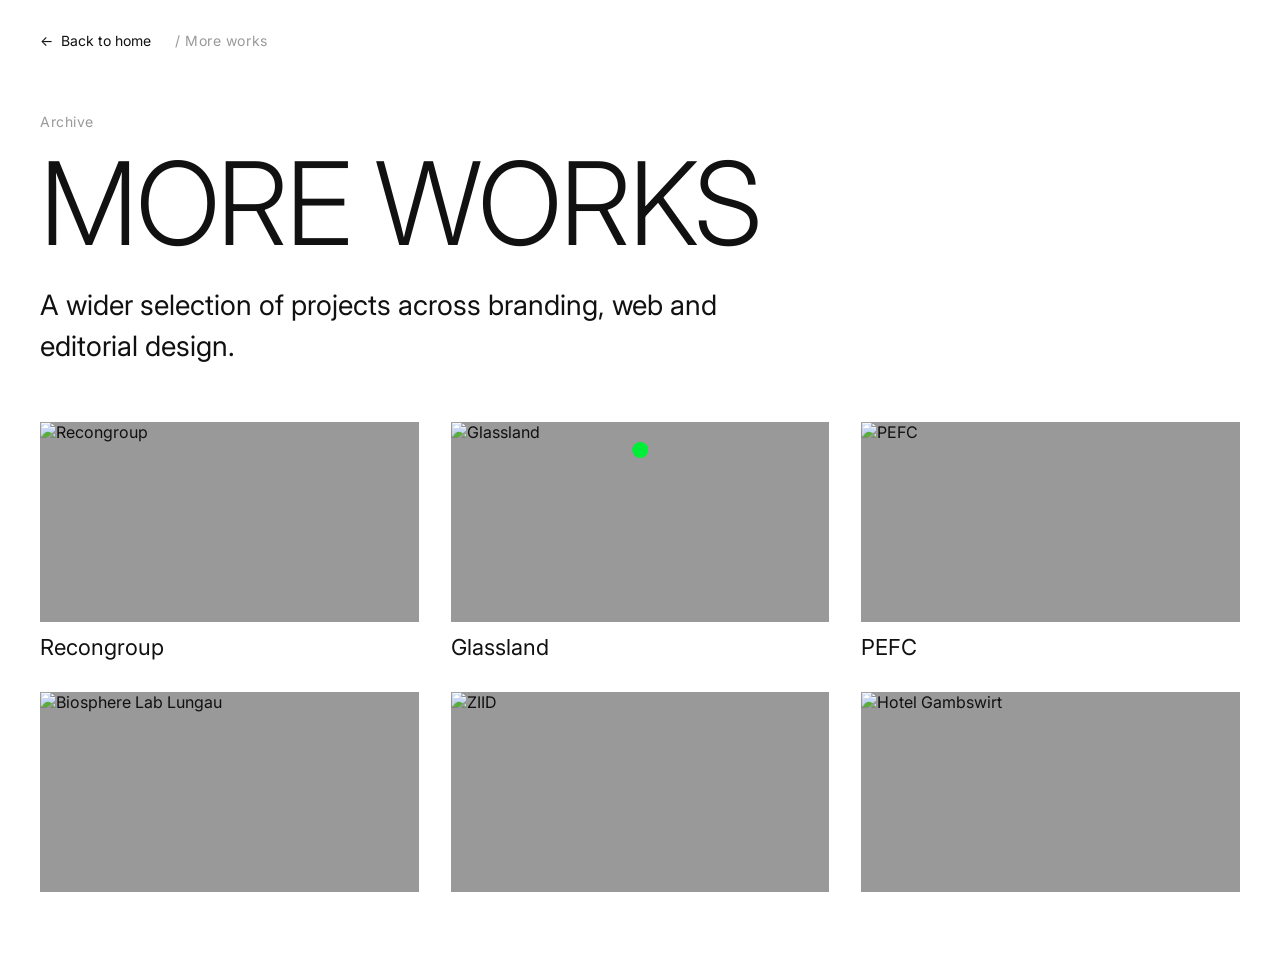
==== more-works.html @ 80e79110 "feat: 实现多页面访问逻辑（相对/绝对路径 + 文件夹 index 自动解析） - 首页 works 列表改为 <a> 跳转，覆盖三种链接写法 - 新增 more-works.html（与 ind" ====
<!DOCTYPE html>
<html lang="zh-CN">

<head>
    <meta charset="UTF-8">
    <meta name="viewport" content="width=device-width, initial-scale=1.0">
    <title>More works — Sanmu Portfolio</title>
    <link rel="preconnect" href="https://fonts.googleapis.com">
    <link rel="preconnect" href="https://fonts.gstatic.com" crossorigin>
    <link rel="stylesheet" href="https://fonts.googleapis.com/css2?family=Inter:wght@400;500;700&family=DM+Serif+Display:ital@0;1&family=DM+Serif+Text:ital@0;1&display=swap">
    <!-- 本页与 index.html 同级，所以样式路径仍是 ./src/style.css -->
    <link rel="stylesheet" href="./src/style.css">
</head>

<body>
    <!-- 自定义鼠标指针：与首页同一个 DOM 契约（CSS 已全局隐藏系统光标） -->
    <div class="mousePointer"></div>

    <!-- old-school 装饰图层（默认 modern 主题下不显形，主题跟随首页 localStorage） -->
    <div class="theme-paper" aria-hidden="true"></div>

    <div class="container">
        <!-- 返回导航：./index.html 是相对路径写法；
             也可写成 "/" 或 "/index.html"（绝对路径，从站点根解析）。 -->
        <nav class="subpage-nav">
            <a class="subpage-nav__back" href="./index.html" data-bigdot="true">
                <span aria-hidden="true">←</span> Back to home
            </a>
            <span class="subpage-nav__crumb">/ More works</span>
        </nav>

        <p class="project__label">Archive</p>
        <h1 class="project__title">More works</h1>
        <p class="project__intro">
            A wider selection of projects across branding, web and editorial design.
        </p>

        <!-- 卡片网格：每张卡片用 <a> 跳到对应作品详情页。
             这里统一用"相对路径 + 文件夹"写法（./works/<slug>/），
             浏览器会自动解析为该目录下的 index.html。 -->
        <div class="gallery">
            <a class="gallery__card" href="./works/recongroup/" data-bigdot="true">
                <span class="gallery__thumb"><img src="https://picsum.photos/id/1015/600/400" alt="Recongroup"></span>
                <span class="gallery__name">Recongroup</span>
            </a>
            <a class="gallery__card" href="./works/glassland/" data-bigdot="true">
                <span class="gallery__thumb"><img src="https://picsum.photos/id/1018/600/400" alt="Glassland"></span>
                <span class="gallery__name">Glassland</span>
            </a>
            <a class="gallery__card" href="./works/pefc/" data-bigdot="true">
                <span class="gallery__thumb"><img src="https://picsum.photos/id/1043/600/400" alt="PEFC"></span>
                <span class="gallery__name">PEFC</span>
            </a>
            <a class="gallery__card" href="./works/biosphere-lab-lungau/" data-bigdot="true">
                <span class="gallery__thumb"><img src="https://picsum.photos/id/1069/600/400" alt="Biosphere Lab Lungau"></span>
                <span class="gallery__name">Biosphere Lab Lungau</span>
            </a>
            <a class="gallery__card" href="./works/ziid/" data-bigdot="true">
                <span class="gallery__thumb"><img src="https://picsum.photos/id/1074/600/400" alt="ZIID"></span>
                <span class="gallery__name">ZIID</span>
            </a>
            <a class="gallery__card" href="./works/hotel-gambswirt/" data-bigdot="true">
                <span class="gallery__thumb"><img src="https://picsum.photos/id/110/600/400" alt="Hotel Gambswirt"></span>
                <span class="gallery__name">Hotel Gambswirt</span>
            </a>
        </div>
    </div>

    <!-- jQuery 不是必须的：子页面只用原生 JS。轻量、加载快。 -->
    <script type="module" src="./src/subpage.js"></script>
</body>

</html>
---- src/style.css ----
/* canvas[resize]{
    height: 100%;
    width: 100%;
    border: 10px solid rebeccapurple;
    box-sizing: border-box;
    display: block;
} */

/* -------------------------------------------------------------------------- */
/* 主题变量（CSS Custom Properties）                                            */
/* -------------------------------------------------------------------------- */
/*
   设计：
   - 把所有"会随主题变"的值集中在一处定义，组件里全部用 var(--xxx) 读取；
   - 默认主题（modern）写在 :root，因为 :root 优先级最低又作用于全局；
   - 切到 old-school 时，给 <body> 加 .theme-old 类，覆盖一份变量值；
   - 子元素读 var(--xxx) 时会沿 DOM 树往上查最近的定义，所以
     body 上的覆盖能影响整棵子树，无需到处改选择器。

   为什么用变量而不是给每个组件写一套 .theme-old 选择器：
   - 散落的硬编码颜色/字体多达十几处，逐一覆盖容易漏；
   - 后续要再加 dark / 节日主题，只需新增一组变量，不用动组件代码。
*/
:root {
    /* ---- 颜色 ---- */
    --bg: #fff;
    --fg: #111;
    --fg-muted: #999;
    --accent: #00ee38;
    --accent-soft: rgba(0, 238, 56, 0.15);
    /* 边框默认透明，old-school 下变实色 */
    --border: transparent;
    --border-strong: #111;

    /* 反转/对比色：用于黑底白字徽章这类需要"主色反面"的元素 */
    --on-strong-bg: #111;
    --on-strong-fg: #fff;

    /* ---- 字体 ---- */
    --font-body: "Helvetica Neue", Inter, sans-serif;
    --font-display: var(--font-body);

    /* ---- 装饰开关（用 0/1 当布尔，可被 transition 平滑插值） ---- */
    --decor-opacity: 0;
    --paper-opacity: 0;

    /* ---- 渐变 ---- */
    --hero-gradient: none;

    /* ---- 切换过渡时长（统一一处管） ---- */
    --theme-duration: 0.6s;
    --theme-ease: cubic-bezier(0.65, 0, 0.35, 1);
}

/* old-school 主题：杂志/报刊/复古印刷物质感 */
body.theme-old {
    --bg: #f4ead5;
    --fg: #2b1d12;
    --fg-muted: #8a7558;
    --accent: #c0392b;
    --accent-soft: rgba(192, 57, 43, 0.15);
    --border: #2b1d12;
    --border-strong: #2b1d12;

    --on-strong-bg: #2b1d12;
    --on-strong-fg: #f4ead5;

    --font-body: "DM Serif Text", "Times New Roman", Georgia, serif;
    --font-display: "DM Serif Display", "Times New Roman", Georgia, serif;

    --decor-opacity: 1;
    --paper-opacity: 0.35;

    /* 三段式渐变模拟印刷油墨色阶变化 */
    --hero-gradient: linear-gradient(120deg, #c0392b 0%, #2b1d12 50%, #c0392b 100%);
}

/* 切换过程中临时挂载的全局过渡：
   - JS 在 toggle 时先加 .theme-transitioning，700ms 后摘掉；
   - 只过渡颜色/边框/不透明度等"安全"属性，避免和 rAF 动画的 transform 打架；
   - 限定到 body 自身和容器内的"可视组件"，配合 :where() 降低选择器优先级。 */
body.theme-transitioning,
body.theme-transitioning *:not(.mousePointer):not(.preloader):not(.preloader *) {
    transition:
        background-color var(--theme-duration) var(--theme-ease),
        color var(--theme-duration) var(--theme-ease),
        border-color var(--theme-duration) var(--theme-ease),
        outline-color var(--theme-duration) var(--theme-ease),
        box-shadow var(--theme-duration) var(--theme-ease),
        fill var(--theme-duration) var(--theme-ease),
        stroke var(--theme-duration) var(--theme-ease),
        opacity var(--theme-duration) var(--theme-ease);
}


/* 全局重置：让 html 与 body 占满整个视口，并清除浏览器默认外边距 */
html, body {
    /* 清除默认外边距，避免页面四周出现白边 */
    margin: 0;
    /* 清除默认内边距 */
    padding: 0;
    /* 宽度撑满父容器（视口） */
    width: 100%;
    /* 高度撑满父容器（视口），便于 canvas 等子元素以百分比铺满 */
    height: 100%;
    /* 允许内容垂直滚动，水平方向仍隐藏多余内容 */
    overflow-x: hidden;
    overflow-y: auto;
    /* 全局字体：从主题变量读取，old-school 主题会切换到衬线字体 */
    font-family: var(--font-body);
    color: var(--fg);
    background: var(--bg);
}

/* 隐藏系统默认光标，改用自定义指针 */
html, body {
    cursor: none;
}

.mousePointer {
    /* 自定义鼠标指针：尺寸与外观 */
    height: 16px;
    width: 16px;
    background: var(--accent);
    border-radius: 999px;

    /* 固定定位，使用 transform 做位移，性能更好 */
    position: fixed;
    top: 0;
    left: 0;
    /* 让圆心对齐鼠标坐标 */
    transform: translate(-50%, -50%);

    /* 不阻挡下层元素的鼠标事件 */
    pointer-events: none;
    /* 始终位于最顶层 */
    z-index: 9999;

    /* 用 will-change 提示浏览器开启 GPU 合成 */
    will-change: transform;

    /* 给宽高/背景/滤镜加过渡，悬停放大时更顺滑；
       注意：故意不给 transform 加 transition，否则会和 rAF 每帧更新位置打架，造成拖影/卡顿 */
    transition:
        width 0.3s ease,
        height 0.3s ease,
        background 0.3s ease,
        backdrop-filter 0.3s ease;
}

/* 鼠标悬停在 data-bigdot 元素上时，由 JS 给 .mousePointer 加上 .big 类 */
.mousePointer.big {
    /* 放大尺寸：从 16px 变到 80px */
    width: 44px;
    height: 44px;

    /* 用半透明白色作为底色，配合下面的 mix-blend-mode: difference
       做出反色效果——白 - 任意颜色 = 该颜色的反相色 */
    background: rgba(255, 255, 255, 0.252);

    /* 毛玻璃：模糊指针"下方"的页面内容；saturate 让色彩更鲜活
       -webkit- 前缀兼容部分 Safari 版本 */
    backdrop-filter: blur(8px) saturate(160%);
    -webkit-backdrop-filter: blur(8px) saturate(160%);

    /* 与下层内容做反色混合，让指针在任何颜色背景上都有反差，
       并产生有趣的色彩偏移（比如划过绿色文字时指针会变成红色调） */
    mix-blend-mode: difference;
}


/* -------------------------------------------------------------------------- */
/* 页面整体容器                                                                */
/* -------------------------------------------------------------------------- */
.container {
    /* 上下加适度内边距，让页面四周有留白 */
    padding: 32px 40px;
    box-sizing: border-box;
}

/* -------------------------------------------------------------------------- */
/* 顶部信息区（info-header）                                                   */
/* 结构：                                                                      */
/*   .info-header                                                              */
/*     ├─ .top-bar  ── .brand + .badge + .toggle                                */
/*     ├─ .hero     ── .hero__greeting + .hero__title                           */
/*     └─ .media    ── .portrait + .circle-text                                 */
/* -------------------------------------------------------------------------- */
.info-header {
    /* 用纵向 flex 让三块内容上下排列 */
    display: flex;
    flex-direction: column;
    /* 区块之间留出节奏感 */
    gap: 48px;
}

/* ============ 第 1 行：顶部栏 ============ */
.top-bar {
    /* 横向 flex：左侧 Portfolio 文案，右侧 badge + switch */
    display: flex;
    align-items: center;
    /* 让左右两端分散对齐 */
    justify-content: space-between;
}

/* 左上角的 "Portfolio" 文案 */
.brand {
    font-size: 16px;
    color: var(--fg);
}

/* 右上角圆形奖章 */
.badge {
    /* 单独成圆 */
    width: 64px;
    height: 64px;
    border-radius: 50%;
    /* 主题主色块 + 反色文字（modern: 黑底白字 / old: 深褐底米色字） */
    background: var(--on-strong-bg);
    color: var(--on-strong-fg);
    font-size: 9px;
    text-align: center;
    /* 文字默认是块/行内布局，用 flex 居中更稳 */
    display: flex;
    align-items: center;
    justify-content: center;
    /* 与右侧 switch 之间留间距 */
    margin-left: auto;
    margin-right: 16px;
    /* 占位文字斜一点，后续换 SVG */
    letter-spacing: 0.5px;
    /* 持续旋转：复用 .circle-text 已经定义好的 spin 关键帧，
       周期慢一些（10s）让奖章看起来更稳重 */
    animation: spin 10s linear infinite;
}

/* 鼠标悬停时把动画暂停在当前帧；
   animation-play-state 取值：running（默认）/ paused
   离开时移除 :hover，自动恢复 running，从暂停的角度继续转，不会跳回 0deg */
.badge:hover {
    animation-play-state: paused;
}

/* ----------------------------- 老派开关 toggle ---------------------------- */
/* 结构：
   <input type="checkbox" .toggle__input />
   <label .toggle>
     <span .toggle__switch>
       <span .toggle__thumb></span>
     </span>
     <span .toggle__text>...</span>
   </label>

   思路：
   1. checkbox 视觉上完全隐藏，但仍占据无障碍语义和可聚焦性；
   2. label 通过 for 与 checkbox 关联，点击 label 就会切换 :checked；
   3. 用 .toggle__input:checked ~ .toggle 的兄弟选择器把状态映射到样式上；
   4. thumb 通过 transform: translateX 在轨道两端滑动，并加 transition 做动画。 */

/* 视觉上隐藏 checkbox，但保留可访问性（屏幕阅读器/键盘 tab 仍可达） */
.toggle__input {
    position: absolute;
    width: 1px;
    height: 1px;
    margin: -1px;
    padding: 0;
    border: 0;
    clip: rect(0 0 0 0);
    overflow: hidden;
    white-space: nowrap;
}

/* label 作为整个开关的点击区域 */
.toggle {
    /* 用 flex 把开关图形和文案并排 */
    display: inline-flex;
    align-items: center;
    gap: 8px;
    font-size: 11px;
    color: var(--fg);
    line-height: 1.3;
    /* 让 label 表现得像可点击控件 */
    cursor: none;
    user-select: none;
}

/* 开关轨道：pill 形外壳 */
.toggle__switch {
    position: relative;
    width: 36px;
    height: 18px;
    border-radius: 999px;
    background: var(--on-strong-bg);
    /* 默认与选中态之间的颜色过渡 */
    transition: background 0.25s ease;
    flex-shrink: 0;
}

/* 滑块：靠 left + transform 在轨道里左右滑动 */
.toggle__thumb {
    position: absolute;
    top: 50%;
    left: 3px;
    width: 12px;
    height: 12px;
    border-radius: 50%;
    background: var(--on-strong-fg);
    /* 起点：垂直居中，水平方向不偏移 */
    transform: translate(0, -50%);
    transition: transform 0.25s ease;
}

/* 选中态：兄弟选择器把状态映射到 label 上的样式 */
.toggle__input:checked ~ .toggle .toggle__switch {
    /* 老派模式：用主题强调色替换基色，呼应自定义指针的颜色 */
    background: var(--accent);
}
.toggle__input:checked ~ .toggle .toggle__thumb {
    /* 滑块平移到右端：轨道宽 36 - 滑块 12 - 左右各 3 的内边距 = 18 */
    transform: translate(18px, -50%);
}

/* 键盘聚焦时给轨道描边，照顾可访问性 */
.toggle__input:focus-visible ~ .toggle .toggle__switch {
    outline: 2px solid var(--accent);
    outline-offset: 2px;
}

/* ============ 第 2 行：巨型标题 ============ */
.hero {
    /* 标题区上下不需要太多间距，让 p 与 span 紧贴 */
    display: flex;
    flex-direction: column;
}

/* "HI —" 这一行 */
.hero__greeting {
    /* 还原浏览器默认的段落上下边距 */
    margin: 0 0 8px 0;
    font-size: clamp(48px, 7vw, 96px);
    font-weight: 400;
    letter-spacing: -0.02em;
    line-height: 1;
    text-transform: uppercase;
}

/* "I'M SANDRA, FRONTEND DEVELOPER AND DESIGNER." 这一行 */
.hero__title {
    /* 让 span 自然换行（默认 inline 也行，这里强制块级，宽度好控制） */
    display: block;
    font-size: clamp(48px, 7vw, 96px);
    font-weight: 400;
    letter-spacing: -0.02em;
    line-height: 1.05;
    text-transform: uppercase;
    /* 限制最大宽度，让文字在大屏下也能在指定位置换行 */
    max-width: 1200px;
}

/* ============ 第 3 行：人像图 + 圆形旋转文字 ============ */
.media {
    /* 让两个子元素水平排列，旋转点用绝对定位摆到图片右上 */
    position: relative;
    display: flex;
    align-items: flex-start;
    margin-top: 24px;
}

/* "图片" 占位（人像图） */
.portrait {
    width: clamp(320px, 40vw, 520px);
    height: clamp(240px, 30vw, 400px);
    background: var(--fg-muted);
    /* 让内部 img 不溢出，同时也兼容尚未加载的占位状态 */
    overflow: hidden;
    position: relative;
    z-index: 2;
}

/* 内层 <img> 撑满占位盒子，超出部分按比例裁切 */
.portrait > img {
    width: 100%;
    height: 100%;
    object-fit: cover;
    display: block;
}

/* 第二张人像：叠放在第一张后方，错位露出一角 */
.portrait--secondary {
    position: absolute;
    left: 32px;
    top: 32px;
    z-index: 1;
}

/* ---- 鼠标聚光灯：在前景图上"挖"一个柔和透明圆，露出后方图片 ----
   思路：
   1) 用 CSS 变量 --mx / --my 表示鼠标在前景图内的相对坐标（px）。
   2) 用 --r 控制圆斑半径（px），鼠标进入/离开时通过 JS 把它从 0 → 目标值
      做 lerp 过渡，避免硬切。
   3) mask 用 radial-gradient：圆心处完全透明（被挖掉），向外用一段过渡带
      （60% → 100%）柔和过渡到完全可见，得到丝滑的边缘。
   4) -webkit-mask-* 是 Safari/旧 Chromium 的兼容写法，与标准属性同时写。
   ---------------------------------------------------------- */
.portrait--front {
    --mx: 50%;
    --my: 50%;
    --r: 0px;
    /* black = 保留像素，transparent = 挖掉。中心 transparent，外圈 black，
       中间一段过渡带让边缘柔和；这里把过渡带拉到 ~70% 宽度，搭配 JS 的慢 lerp
       一起，得到更柔、更有"光晕"质感的边缘 */
    -webkit-mask-image: radial-gradient(
        circle at var(--mx) var(--my),
        transparent 0,
        transparent calc(var(--r) * 0.3),
        black var(--r)
    );
    mask-image: radial-gradient(
        circle at var(--mx) var(--my),
        transparent 0,
        transparent calc(var(--r) * 0.3),
        black var(--r)
    );
    -webkit-mask-repeat: no-repeat;
    mask-repeat: no-repeat;
}

/* "旋转点"（圆形文字 GO CHECK OUT MY PROJECTS） */
.circle-text {
    /* 让圆环悬浮在图片右上方区域 */
    position: absolute;
    left: clamp(280px, 36vw, 460px);
    top: -40px;
    width: 120px;
    height: 120px;
    /* 持续旋转，营造圆形跑马灯效果；旋转中心默认就是元素中心 */
    animation: spin 8s linear infinite;
}

/* 鼠标悬停时暂停旋转：animation-play-state 会保留当前角度，
   离开后从暂停处继续转，不会跳回 0deg */
.circle-text:hover {
    animation-play-state: paused;
}

/* 内嵌的 SVG 撑满父容器，作为环形文字的画布 */
.circle-text > svg {
    display: block;
    width: 100%;
    height: 100%;
}

/* 圆形文字的旋转动画 */
@keyframes spin {
    from { transform: rotate(0deg); }
    to   { transform: rotate(360deg); }
}


/* -------------------------------------------------------------------------- */
/* 第二屏：Selected works                                                      */
/* 结构：                                                                      */
/*   .works                                                                    */
/*     ├─ .works__label  ── "Selected works" 小标签                            */
/*     └─ .works__list   ── <ol>，每个 <li> = 一个作品                         */
/* 设计要点：                                                                  */
/*   - 编号 "01 /" 用 CSS counter + ::before 绘制，HTML 里只写名称，干净；     */
/*   - 编号字号小、颜色淡，与作品名形成强对比（小数字 + 大字标题）；             */
/*   - 作品名走超大、纤细字重，line-height 收紧，呼应 hero 的视觉节奏；         */
/*   - 顶部留出大量上边距，让这屏与 hero 区域有呼吸感。                          */
/* -------------------------------------------------------------------------- */
.works {
    /* 与上方 .info-header 拉开距离，营造分屏感 */
    margin-top: 160px;
    /* 初始化 counter，供下方 li::before 使用 */
    counter-reset: works-counter;
}

/* 小标签 "Selected works" */
.works__label {
    margin: 0 0 56px 0;
    font-size: 14px;
    font-weight: 400;
    color: var(--fg);
    letter-spacing: 0.01em;
}

/* 列表容器：去掉默认的项目符号和内边距 */
.works__list {
    list-style: none;
    margin: 0;
    padding: 0;
    /* 让每一行的基线节奏一致 */
    display: flex;
    flex-direction: column;
    /* 关键：让每个 <li> 在交叉轴（水平方向）只占内容宽度，
       而不是默认的 stretch 撑满整行。
       这样右侧空白处不再属于 li 的命中区域，
       hover/磁吸/缩略图 等交互只会在"编号 + 文字 + 箭头"这块真实内容上触发。 */
    align-items: flex-start;
}

/* @property 注册：让 CSS 变量可以被 transition 平滑插值
   未注册的变量类型是 <*>（字符串），CSS 不知道怎么"插值"它；
   注册成 <length> 后浏览器会把它当数值，于是 transition 就能生效。 */
@property --hover-x {
    syntax: '<length>';
    inherits: false;
    initial-value: 0px;
}

/* 单个作品行 */
.works__item {
    /* 编号与名称水平排列，编号居前、上对齐到名称的视觉中线 */
    display: flex;
    align-items: baseline;
    gap: 24px;

    /* 作品名样式：大字号、纤细字重、紧凑行高，呼应 hero 标题 */
    font-size: clamp(48px, 7vw, 96px);
    font-weight: 300;
    letter-spacing: -0.02em;
    line-height: 1.15;
    color: var(--fg);

    /* 行间留点透气空间,避免大字挤在一起 */
    padding: 4px 0;

    /* ---- 双变量驱动 transform ----
       --magnet-x / --magnet-y：磁吸偏移（JS 用 rAF 实时写入，不需要 transition）
       --hover-x：hover 偏移（由 :hover 状态切换，用 @property 注册后可被 transition）
       两者通过 calc() 叠加到同一个 transform，互不干扰 */
    --magnet-x: 0px;
    --magnet-y: 0px;
    --hover-x: 0px;
    transform: translate(calc(var(--magnet-x) + var(--hover-x)), var(--magnet-y));

    /* 注意：只 transition --hover-x 这个具体变量，不要 transition transform，
       否则 rAF 每帧的磁吸更新会和 transition 抢节奏，产生拖沓感 */
    transition: --hover-x 0.4s cubic-bezier(0.22, 1, 0.36, 1);

    position: relative;
    cursor: none;
}

/* 鼠标悬停：通过切换 --hover-x 触发位移，由 @property + transition 平滑过渡 */
.works__item:hover {
    --hover-x: 16px;
}

/* 作品名链接 <a class="works__link">
   关键：原来文字直接写在 <li> 里，现在包了一层 <a> 做跳转。
   - color: inherit + text-decoration: none → 去掉 a 默认的蓝色下划线，
     让它继续沿用 .works__item 的大字号黑字视觉；
   - cursor: none → 交给自定义指针，保持与全站一致；
   - 字号/字重等排版属性本就会从 .works__item 继承，这里无需重复声明。 */
.works__link {
    color: inherit;
    text-decoration: none;
    cursor: none;
    /* 让链接命中区域与文字一致，不向右撑满整行 */
    display: inline;
}

/* 箭头图标 → 用 ::after 生成，默认隐藏（透明 + 缩小 + 左移），hover 时淡入 + 复位 */
.works__item::after {
    /* 用 Unicode 箭头，无需额外字体或图片 */
    content: "→";
    /* 让箭头跟在名称后面、参与 flex 布局 */
    display: inline-block;
    margin-left: 24px;

    /* 默认隐藏状态：完全透明 + 略微缩小 + 略微左移（营造"从左滑入"的感觉） */
    opacity: 0;
    transform: translateX(-12px);

    /* 与行的 transform 用同一条曲线，保持节奏一致 */
    transition:
        opacity 0.4s cubic-bezier(0.22, 1, 0.36, 1),
        transform 0.4s cubic-bezier(0.22, 1, 0.36, 1);
}

/* hover 时箭头淡入并归位 */
.works__item:hover::after {
    opacity: 1;
    transform: translateX(0);
}

/* 编号 "01 /" —— 通过 CSS counter 自动生成，两位数补零 */
.works__item::before {
    counter-increment: works-counter;
    /* decimal-leading-zero 自动给个位数补 0：1 → 01、2 → 02 */
    content: counter(works-counter, decimal-leading-zero) " /";

    /* 编号字号、字重和颜色都比作品名"轻"，形成强对比 */
    font-size: 13px;
    font-weight: 400;
    color: var(--fg-muted);
    letter-spacing: 0.04em;

    /* 让编号有固定宽度，所有行的作品名起点对齐 */
    flex-shrink: 0;
    min-width: 36px;
    /* 微调垂直位置：让小编号大致落在大字号名称的"上中部" */
    align-self: flex-start;
    padding-top: 18px;
}


/* -------------------------------------------------------------------------- */
/* 浮动缩略图：跟随鼠标的预览图                                                  */
/* -------------------------------------------------------------------------- */
/* 思路：
   1) 容器固定定位（fixed），位置由 CSS 变量 --tx / --ty 控制；
   2) JS 用 rAF + lerp 平滑更新 --tx / --ty，得到拖尾感；
   3) 默认 opacity: 0 + pointer-events: none，不拦截鼠标，且离开时淡出；
   4) 给定显眼但不抢戏的尺寸；transform: translate(-50%, -50%) 让图片中心对齐鼠标。 */
.works__thumb {
    /* CSS 变量初始位置（屏幕中心），避免页面加载时图片闪到 (0,0) */
    --tx: 50vw;
    --ty: 50vh;

    position: fixed;
    top: 0;
    left: 0;
    width: 320px;
    height: 220px;
    /* z-index 介于内容和自定义指针之间 */
    z-index: 50;

    /* 不拦截鼠标事件，避免触发 mouseleave 抖动 */
    pointer-events: none;

    /* 默认隐藏，hover 时由 .is-visible 类切换可见 */
    opacity: 0;
    transition: opacity 0.35s ease;

    /* 用 translate3d 触发 GPU 合成；先按变量定位，再用 -50% 让图片中心对齐鼠标 */
    transform: translate3d(var(--tx), var(--ty), 0) translate(-50%, -50%);
    /* 提示浏览器 transform 会频繁变化 */
    will-change: transform, opacity;

    /* 轻微阴影增加层次 */
    box-shadow: 0 16px 40px rgba(0, 0, 0, 0.18);
    overflow: hidden;
    background: var(--fg-muted);
}

/* JS 在 hover 时给容器加 .is-visible 触发淡入 */
.works__thumb.is-visible {
    opacity: 1;
}

/* 图片填满容器，等比裁切 */
.works__thumb-img {
    width: 100%;
    height: 100%;
    object-fit: cover;
    display: block;
}


/* -------------------------------------------------------------------------- */
/* Hero 标题：字符扰动（scramble）效果                                           */
/* -------------------------------------------------------------------------- */
/* 思路：
   1) JS 把 .hero__title 拆成 <span class="char">，每个字先填随机符号；
   2) JS 在动画循环里每帧（限频）替换扰动字符的 textContent，看起来像在乱跳；
   3) 每个字到达"锁定时间"后写入最终字符，并加 .char--locked 类切换视觉样式；
   4) 扰动中字符用品牌绿做强调，锁定后回到正文黑色，有"光被收束"的感觉。 */

.hero__title .char {
    display: inline-block;
    /* 扰动中的字符用主题强调色，营造"码"在跳动的视觉信号 */
    color: var(--accent);
    /* 颜色切换加过渡，让锁定瞬间有"收束"感而不是硬切 */
    transition: color 0.25s ease-out;
    /* 让 ::after 光标可以以这个 span 为定位锚点 */
    position: relative;
}

/* 未出现的字符：完全不占位，让标题真的"从空开始打字" */
.hero__title .char--pending {
    /* display: none 会让换行重新计算，但因为后续字符也是 pending，
       不会出现"中间空一段"的奇怪布局 */
    display: none;
}

/* 已锁定字符：变回正文色 */
.hero__title .char--locked {
    color: var(--fg);
}

/* 错字：用红色做强提示，模拟"打错字" */
.hero__title .char--error {
    color: #ff3b30;
}

/* 回退中：textContent 已被清空，元素无内容自然不占空间，无需额外样式 */

/* 空格保留宽度，且不参与扰动（JS 里也跳过） */
.hero__title .char--space {
    white-space: pre;
    color: transparent;
}

/* ---- 光标 ▊ ----
   只在带 .char--active 的字符尾部用 ::after 绘制；
   背景色而不是字符 ▊ —— 避免不同系统下光标宽度不一致；
   闪烁用 CSS animation，单独跑，不依赖状态机。 */
.hero__title .char--active::after {
    content: "";
    display: inline-block;
    /* 用 em 单位让光标尺寸跟随字号 */
    width: 0.06em;
    height: 0.9em;
    background: currentColor;
    /* 与字符底部对齐：vertical-align 配合负 margin 微调 */
    vertical-align: -0.08em;
    margin-left: 0.05em;
    /* 闪烁动画 */
    animation: caret-blink 0.85s steps(2, jump-none) infinite;
}

/* steps(2, jump-none) 让透明度在 1/0 之间硬切，更像真实光标的闪烁 */
@keyframes caret-blink {
    0%, 50%   { opacity: 1; }
    50.01%, 100% { opacity: 0; }
}


/* -------------------------------------------------------------------------- */
/* 第三屏：Contact / Let's talk                                                 */
/* 结构：                                                                       */
/*   .contact                                                                   */
/*     ├─ .contact__label   ── 左上角小标签 "Contact"                           */
/*     ├─ .contact__info    ── 名片信息（左：联系方式 | 右：副文案）              */
/*     │     ├─ .contact__details   (Sandra Haller / email / Linkedin)         */
/*     │     └─ .contact__aside     ("You want to know more..." + ×)            */
/*     └─ .contact__cta     ── 巨型 "LET'S TALK" + 角标 ↗，整行可点击             */
/* 设计要点：                                                                   */
/*   - 与上方 .works 拉大间距（margin-top: 200px），把"作品列表 → 联系"做成两屏；*/
/*   - 信息行左右两端用 justify-content: space-between，副文案落在右下；         */
/*   - .contact__cta 用 border-bottom 画底部分隔线，避免多写一个空盒；           */
/*   - 巨型 "LET'S TALK" 沿用 hero / works 的字号节奏，首尾呼应；                */
/*   - 链接默认无下划线 + 黑字，hover 时用品牌绿做强反馈，配合自定义指针的反色更鲜明。*/
/* -------------------------------------------------------------------------- */
.contact {
    /* 与第二屏 .works 拉开足够的纵向距离，营造"翻到下一屏"的呼吸感 */
    margin-top: 200px;
    /* 用纵向 flex 让 label / info / cta 三块自然排列 */
    display: flex;
    flex-direction: column;
}

/* ---- 1) 左上小标签 "Contact" ---- */
.contact__label {
    /* 与 .works__label 视觉一致：小字、常规字重、与下方信息留出节奏 */
    margin: 0 0 96px 0;
    font-size: 14px;
    font-weight: 400;
    color: var(--fg);
    letter-spacing: 0.01em;
}

/* ---- 2) 信息行：左联系方式 / 右副文案 ---- */
.contact__info {
    display: flex;
    /* 左右两端分散对齐，让右侧文案"贴"到屏幕右边 */
    justify-content: space-between;
    align-items: flex-end;
    /* 与下方巨型 CTA 留出足够空间 */
    margin-bottom: 80px;
    /* 小屏下若塞不下，允许换行，避免硬挤 */
    flex-wrap: wrap;
    gap: 32px;
}

/* 左侧：联系方式块 */
.contact__details {
    display: flex;
    flex-direction: column;
    /* 三行紧凑排版，模拟设计稿的名片观感 */
    gap: 2px;
    font-size: 13px;
    line-height: 1.5;
    color: var(--fg);
}

/* 名字行：与下方两条链接同字号，但稍微突出（设计稿里就是同一字号） */
.contact__name {
    margin: 0;
    font-weight: 400;
}

/* 邮箱 / Linkedin 链接：默认黑字无下划线，hover 才显形 */
.contact__link {
    color: var(--fg);
    text-decoration: none;
    /* hover 颜色过渡，与项目其他交互节奏一致 */
    transition: color 0.25s ease;
    /* 自定义指针接管，移除系统光标 */
    cursor: none;
    /* 让链接成为独立块，避免和相邻 a 紧贴成一行 */
    display: inline-block;
    width: fit-content;
}

.contact__link:hover {
    color: var(--accent);
}

/* 右侧：副文案 */
.contact__aside {
    /* 行内右对齐，呼应设计稿"贴右"的节奏 */
    text-align: right;
    font-size: 13px;
    line-height: 1.5;
    color: var(--fg);
    /* 限制最大宽度，避免在超宽屏上一行过长 */
    max-width: 280px;
}

.contact__aside-line {
    margin: 0;
}

/* 第二行末尾的 × 装饰：略小、略灰，区分主文案 */
.contact__close {
    display: inline-block;
    margin-left: 6px;
    font-size: 14px;
    color: var(--fg);
    /* 用 line-height: 1 让字符紧贴基线，避免 × 在行框里偏上 */
    line-height: 1;
}

/* ---- 3) 巨型 CTA：LET'S TALK ↗ ---- */
.contact__cta {
    /* 整行可点击的锚点：水平排版巨型标题 + 右上角箭头 */
    display: flex;
    align-items: center;
    justify-content: space-between;
    gap: 24px;

    /* 底部分隔线 —— 用 border 替代独立的 <hr>，少写一层结构 */
    border-bottom: 1px solid var(--fg);
    padding-bottom: 12px;

    /* a 默认有下划线和蓝色，统一清掉 */
    color: var(--fg);
    text-decoration: none;

    /* 自定义指针接管 */
    cursor: none;

    /* hover 时整体微微偏移 + 颜色变化，下面分别用 transition 过渡 */
    transition: color 0.3s ease;
}

/* 巨型标题：与 .hero__title / .works__item 共用同一套字号节奏 */
.contact__cta-title {
    /* clamp 让标题在不同视口宽度下平滑缩放 —— 与首屏完全一致 */
    font-size: clamp(64px, 12vw, 200px);
    font-weight: 300;
    letter-spacing: -0.02em;
    line-height: 1;
    text-transform: uppercase;
}

/* 右上角箭头容器：让 SVG 居中显示 */
.contact__cta-arrow {
    display: inline-flex;
    align-items: center;
    justify-content: center;
    /* hover 时让箭头沿 ↗ 方向滑出一点，营造"出发"感 */
    transition: transform 0.4s cubic-bezier(0.22, 1, 0.36, 1);
}

/* hover 整行：颜色切到主题强调色，箭头朝右上角"出发" */
.contact__cta:hover {
    color: var(--accent);
}

.contact__cta:hover .contact__cta-arrow {
    /* 6px 右上偏移：x: +6, y: -6 */
    transform: translate(6px, -6px);
}


/* -------------------------------------------------------------------------- */
/* 页面预加载动画（Preloader）                                                  */
/* -------------------------------------------------------------------------- */
/*
   思路：
   1) 两个全屏 div 上下叠加（前层黑、后层绿），盖住全部内容；
   2) 加载完成时，给 .preloader 加 .is-done 类：
      - 前层先上滑离场（translateY: 0 → -100%）露出后层；
      - 后层延迟 0.15s 再上滑，做出"两道帘幕错位掀开"的视觉节奏；
   3) 缓动曲线用 cubic-bezier(0.77, 0, 0.175, 1)（ease-in-out-quart）：
      - 起手快、中段平、收尾柔，比 CSS 内置的 ease 更"灵动"；
      - 这条曲线在前端动画里非常常用，俗称 "Power4 in-out"；
   4) 整个动画结束后给 .preloader 加 .is-hidden，把它从渲染树里 display: none
      移除，避免还占一层位（pointer-events 也会被切掉）。

   关键点（容易踩的坑）：
   - 两层都用 position: fixed + inset: 0，独立于文档流；
   - z-index 一定要高于 .mousePointer（9999），否则自定义指针会"穿透"出来；
   - transform 比 top/left 更适合做位移动画——只触发合成，不触发重排；
   - transition-delay 是错位的关键，不要混用 animation-delay（那是 keyframes 的事）；
   - 加载条/百分比文字也要先写好初始态，否则首帧会看到默认 0 闪一下。
*/

.preloader {
    /* 全屏覆盖；z-index 高于自定义指针 (.mousePointer = 9999)，避免穿透 */
    position: fixed;
    inset: 0;
    z-index: 10000;
    /* 让两层 .preloader__layer 用绝对定位叠加在内部 */
    overflow: hidden;
    /* 加载阶段不需要响应任何鼠标事件 */
    pointer-events: none;
}

/* 单层帘幕：100% 全屏，上滑离场 */
.preloader__layer {
    position: absolute;
    inset: 0;
    width: 100%;
    height: 100%;
    /* 起始位置：在视口正中（translateY(0)） */
    transform: translateY(0);
    /* 缓动曲线：cubic-bezier(0.77, 0, 0.175, 1) = ease-in-out-quart
       —— 起手有冲劲、中段平稳、收尾柔和，比内置 ease 更"灵动" */
    transition: transform 1s cubic-bezier(0.77, 0, 0.175, 1);
    will-change: transform;
}

/* 前层（视觉上层）：纯黑 + 居中的百分比计数 */
.preloader__layer--first {
    background: #111;
    color: #fff;
    /* 用 flex 把 .preloader__count 钉在中央 */
    display: flex;
    align-items: center;
    justify-content: center;
    /* 前层的 transition-delay = 0：第一道帘幕先掀开 */
    transition-delay: 0s;
}

/* 后层（视觉下层）：品牌绿，掀开前层后短暂露脸 */
.preloader__layer--second {
    background: #00ee38;
    /* 后层延迟 0.15s 再上滑，形成错位 */
    transition-delay: 0.15s;
}

/* ----- 进入"加载完成"状态 ----- */
/* JS 在加载到 100% 后给 .preloader 加 .is-done，触发两层一前一后上滑 */
.preloader.is-done .preloader__layer {
    transform: translateY(-100%);
}

/* ----- 动画完全结束后 ----- */
/* 用 display: none 把 preloader 从渲染树里移除，节省合成开销 */
.preloader.is-hidden {
    display: none;
}

/* ---- 中央百分比文字 "00 %" ---- */
.preloader__count {
    /* 用 flex + baseline 让数字和 % 在大字号下对齐基线 */
    display: flex;
    align-items: baseline;
    gap: 8px;
    font-size: clamp(80px, 14vw, 220px);
    font-weight: 300;
    line-height: 1;
    letter-spacing: -0.02em;
    /* 计数本身也做一个轻微的入场：起始略下沉 + 透明，
       入场后 fade-in。关键是与帘幕离场不冲突。 */
    opacity: 0;
    transform: translateY(20px);
    /* 入场曲线：与帘幕同曲线，但更短，节奏统一 */
    transition:
        opacity 0.6s cubic-bezier(0.77, 0, 0.175, 1),
        transform 0.6s cubic-bezier(0.77, 0, 0.175, 1);
}

/* JS 在第一帧（DOMContentLoaded 之后）给 .preloader 加 .is-ready，触发数字淡入 */
.preloader.is-ready .preloader__count {
    opacity: 1;
    transform: translateY(0);
}

/* 帘幕开始上滑时，让数字先一步淡出，避免数字"被切到一半"的违和感 */
.preloader.is-done .preloader__count {
    opacity: 0;
    transform: translateY(-20px);
    /* 缩短退场时长，让它在帘幕动起来之前就消失 */
    transition:
        opacity 0.3s cubic-bezier(0.77, 0, 0.175, 1),
        transform 0.3s cubic-bezier(0.77, 0, 0.175, 1);
}

.preloader__count-number {
    /* 用 tabular-nums 让 0 → 100 滚动时数字宽度不抖 */
    font-variant-numeric: tabular-nums;
}

.preloader__count-percent {
    /* % 比数字略小一点更精致 */
    font-size: 0.5em;
    opacity: 0.7;
}


/* ============================================================================ */
/* OLD-SCHOOL 主题：装饰图层 + 渐变 + 边框                                       */
/* ============================================================================ */
/*
   组成（默认 modern 主题下全部 display: none / opacity: 0，不影响布局）：
     1) .theme-paper     ── 全屏网格纸纹（fixed，最底层）
     2) .theme-masthead  ── 顶部"VOL.01 · EST.2026 · ..."报头条
     3) .theme-corner    ── 四角装饰星标 ✦
     4) body.theme-old .container ── 双线边框
     5) body.theme-old .hero__title ── 文字渐变（background-clip: text）
     6) body.theme-old .contact__cta ── radial 光晕

   设计准则：
   - 装饰元素全部 pointer-events: none，不拦截鼠标；
   - opacity 由 --decor-opacity / --paper-opacity 变量控制，
     便于通过 transition 平滑显隐；
   - 不要给装饰层加 z-index 高于 .mousePointer (9999) 或 .preloader (10000)，
     否则会盖住关键交互层。
*/

/* ---------- 1) 网格纸纹底层 ---------- */
.theme-paper {
    position: fixed;
    inset: 0;
    /* 双向交叉的等距网格线，模拟 grid notebook / 印刷蓝线 */
    background-image:
        linear-gradient(rgba(43, 29, 18, 0.35) 1px, transparent 1px),
        linear-gradient(90deg, rgba(43, 29, 18, 0.35) 1px, transparent 1px);
    background-size: 24px 24px;
    /* 不拦截鼠标事件，否则下方所有 hover/click 都会失效 */
    pointer-events: none;
    /* 默认完全透明，由 --paper-opacity 控制（modern: 0 / old: 0.5） */
    opacity: var(--paper-opacity);
    transition: opacity var(--theme-duration) var(--theme-ease);
    /* 关键：把网格层放在内容之上，但用 mix-blend-mode: multiply
       让网格只是"乘"在下方像素上 —— 浅色背景 × 网格 = 网格可见，
       深色文字 × 网格(深) = 文字几乎不变。
       这就是真正的印刷叠加感，文字不会被遮挡。 */
    z-index: 50;
    mix-blend-mode: multiply;
}

/* ---------- 2) 顶部报头条 ---------- */
.theme-masthead {
    /* 默认隐藏，old-school 时由 body.theme-old 解锁显示 */
    display: none;
    /* fixed 跨屏顶部，像真实报刊的 issue header */
    position: fixed;
    top: 0;
    left: 0;
    right: 0;
    /* 横向居中分布，文字小、间距大，像报纸的横向 issue 标识 */
    align-items: center;
    justify-content: center;
    gap: 16px;
    padding: 6px 16px;
    background: var(--bg);
    border-bottom: 1px solid var(--border);
    font-family: var(--font-display);
    font-size: 11px;
    letter-spacing: 0.2em;
    text-transform: uppercase;
    color: var(--fg);
    /* 默认 opacity = 0，old 主题下解锁 */
    opacity: var(--decor-opacity);
    transition: opacity var(--theme-duration) var(--theme-ease);
    /* 高于纸纹层(50)，但低于自定义指针(9999) 与 preloader(10000) */
    z-index: 100;
    pointer-events: none;
}

body.theme-old .theme-masthead {
    /* 切到 old-school 才把它从 display: none 中放出来 */
    display: flex;
}

.theme-masthead__dot {
    /* 装饰星号比文字略大一号，呼应印刷品里的 dingbat */
    font-size: 9px;
    opacity: 0.6;
}

/* ---------- 3) 四角星标 ---------- */
.theme-corner {
    position: fixed;
    /* 默认透明，old 主题下解锁 */
    display: none;
    font-family: var(--font-display);
    font-style: italic;
    font-size: 12px;
    letter-spacing: 0.1em;
    color: var(--fg);
    pointer-events: none;
    opacity: var(--decor-opacity);
    transition: opacity var(--theme-duration) var(--theme-ease);
    /* 与报头条同层级，避开纸纹的 multiply 影响 */
    z-index: 100;
}

body.theme-old .theme-corner {
    display: block;
}

.theme-corner--tl { top: 36px;    left: 16px; }
.theme-corner--tr { top: 36px;    right: 16px; }
.theme-corner--bl { bottom: 16px; left: 16px; }
.theme-corner--br { bottom: 16px; right: 16px; }


/* ---------- 4) 容器双线边框 ---------- */
/* 思路：用 outline + box-shadow 叠加做"双线边框"，避免改 padding/box-sizing 影响布局 */
body.theme-old .container {
    /* 顶部预留报头条空间 */
    padding-top: 64px;
    /* 内框：贴近内容的细边 */
    outline: 1px solid var(--border);
    outline-offset: -16px;
}

/* ---------- 5) Hero 标题：印刷油墨渐变 ---------- */
/* 关键技巧：background-clip: text 让背景渐变只在字符形状内显示，
   配合 color: transparent 让原本的文字色不挡住渐变。 */
body.theme-old .hero__greeting,
body.theme-old .hero__title,
body.theme-old .contact__cta-title {
    background-image: var(--hero-gradient);
    background-size: 200% 100%;
    background-clip: text;
    -webkit-background-clip: text;
    color: transparent;
    -webkit-text-fill-color: transparent;
    /* 渐变缓慢横移，模拟"印刷色阶"的呼吸感 */
    animation: ink-shift 8s linear infinite;
}

@keyframes ink-shift {
    0%   { background-position:   0% 50%; }
    100% { background-position: 200% 50%; }
}

/* 锁定后的字符也要走渐变（覆盖 .char--locked 的 var(--fg) 黑字） */
body.theme-old .hero__title .char--locked {
    color: transparent;
}

/* ---------- 6) Contact CTA：radial 光晕 ---------- */
body.theme-old .contact__cta {
    position: relative;
    /* radial 渐变作为背景，从中心向外散开的暖色光晕，与红色 accent 呼应 */
    background:
        radial-gradient(ellipse at center, var(--accent-soft) 0%, transparent 70%);
    /* 让渐变范围比字稍大，溢出更柔 */
    padding: 24px 0 24px;
}

/* ---------- 7) 作品列表：每行底部细虚线，像目录页 ---------- */
body.theme-old .works__item {
    /* 用 dotted 边框模拟印刷目录的引导线 */
    border-bottom: 1px dotted var(--border);
    width: 100%;
    /* 让箭头能贴到右边 */
    box-sizing: border-box;
}

/* ---------- 8) Old-school 下的人像图：单色滤镜 + 边框 ---------- */
body.theme-old .portrait > img {
    /* 模拟旧报纸单色印刷：grayscale + sepia + 略降对比 */
    filter: grayscale(0.6) sepia(0.4) contrast(0.95);
    transition: filter var(--theme-duration) var(--theme-ease);
}

body.theme-old .portrait {
    border: 1px solid var(--border);
}

/* ---------- 9) Old-school 下的圆环文字：换主题色 ---------- */
body.theme-old .circle-text text {
    fill: var(--fg);
}

/* ---------- 10) Badge 在 old-school 下的字号微调 ----------
   衬线字体在小字号下笔画细节多，把字距加大一点更清晰 */
body.theme-old .badge {
    letter-spacing: 0.1em;
    font-style: italic;
}

/* ---------- 11) 自定义指针 .big 状态：用主题主色作为反色底 ---------- */
/* mix-blend-mode: difference 已经在 modern 主题下表现良好；
   这里只确保在 old-school 主题下背景色读最新的 accent，让色彩反转一致。
   .big 原有的半透明白色背景会在两个主题下都产生反色，无需大改。 */


/* ============================================================================ */
/* 子页面（subpage）：作品详情 / More works                                     */
/* ============================================================================ */
/*
   说明：
   - 这些类只在子页面（works/<slug>/index.html、more-works.html）用到，
     首页不会引用，但写在同一张全局表里方便共享主题变量与基础观感。
   - 子页面复用了 .container 的留白与（old-school 下的）双线边框，
     所以这里只补"返回导航 + 详情排版"这部分增量样式。
*/

/* ---- 顶部返回导航：← Back to home ---- */
.subpage-nav {
    display: flex;
    align-items: center;
    gap: 24px;
    margin-bottom: 64px;
    font-size: 14px;
}

/* 返回链接：去掉默认下划线，hover 用主题强调色，与首页链接节奏一致 */
.subpage-nav__back {
    color: var(--fg);
    text-decoration: none;
    cursor: none;
    display: inline-flex;
    align-items: center;
    gap: 8px;
    transition: color 0.25s ease, transform 0.3s cubic-bezier(0.22, 1, 0.36, 1);
}

.subpage-nav__back:hover {
    color: var(--accent);
    /* hover 时箭头方向（←）轻微左移，呼应首页 CTA 的"出发感" */
    transform: translateX(-6px);
}

.subpage-nav__crumb {
    color: var(--fg-muted);
    letter-spacing: 0.04em;
}

/* ---- 作品详情：标题区 ---- */
.project__label {
    margin: 0 0 16px 0;
    font-size: 14px;
    color: var(--fg-muted);
    letter-spacing: 0.04em;
}

.project__title {
    margin: 0 0 24px 0;
    font-size: clamp(48px, 9vw, 140px);
    font-weight: 300;
    letter-spacing: -0.02em;
    line-height: 1;
    text-transform: uppercase;
}

.project__intro {
    max-width: 720px;
    margin: 0 0 56px 0;
    font-size: clamp(18px, 2.2vw, 28px);
    font-weight: 400;
    line-height: 1.45;
    color: var(--fg);
}

/* 详情主图：复用 .portrait 的裁切策略，但宽度撑满主内容区 */
.project__cover {
    width: 100%;
    height: clamp(280px, 50vw, 600px);
    overflow: hidden;
    background: var(--fg-muted);
    margin-bottom: 56px;
}

.project__cover > img {
    width: 100%;
    height: 100%;
    object-fit: cover;
    display: block;
}

body.theme-old .project__cover > img {
    /* 与首页人像一致的旧报纸单色滤镜 */
    filter: grayscale(0.6) sepia(0.4) contrast(0.95);
}

/* 元信息表：Role / Year / Client 等键值对 */
.project__meta {
    display: flex;
    flex-wrap: wrap;
    gap: 48px;
    margin-bottom: 64px;
    padding-bottom: 32px;
    border-bottom: 1px solid var(--border-strong);
}

.project__meta-item {
    display: flex;
    flex-direction: column;
    gap: 6px;
}

.project__meta-key {
    font-size: 12px;
    letter-spacing: 0.08em;
    text-transform: uppercase;
    color: var(--fg-muted);
}

.project__meta-value {
    font-size: 16px;
    color: var(--fg);
}

/* 正文段落 */
.project__body {
    max-width: 720px;
}

.project__body p {
    margin: 0 0 20px 0;
    font-size: 16px;
    line-height: 1.7;
    color: var(--fg);
}

/* ---- More works：卡片网格 ---- */
.gallery {
    display: grid;
    grid-template-columns: repeat(auto-fill, minmax(280px, 1fr));
    gap: 32px;
    margin-top: 8px;
}

/* 单张卡片整体是个链接 */
.gallery__card {
    color: inherit;
    text-decoration: none;
    cursor: none;
    display: flex;
    flex-direction: column;
    gap: 12px;
}

.gallery__thumb {
    width: 100%;
    height: 200px;
    overflow: hidden;
    background: var(--fg-muted);
}

.gallery__thumb > img {
    width: 100%;
    height: 100%;
    object-fit: cover;
    display: block;
    transition: transform 0.5s cubic-bezier(0.22, 1, 0.36, 1);
}

/* hover 时图片轻微放大，整张卡片标题切到强调色 */
.gallery__card:hover .gallery__thumb > img {
    transform: scale(1.05);
}

.gallery__card:hover .gallery__name {
    color: var(--accent);
}

.gallery__name {
    font-size: 22px;
    font-weight: 400;
    color: var(--fg);
    transition: color 0.25s ease;
}

body.theme-old .gallery__thumb > img {
    filter: grayscale(0.6) sepia(0.4) contrast(0.95);
}
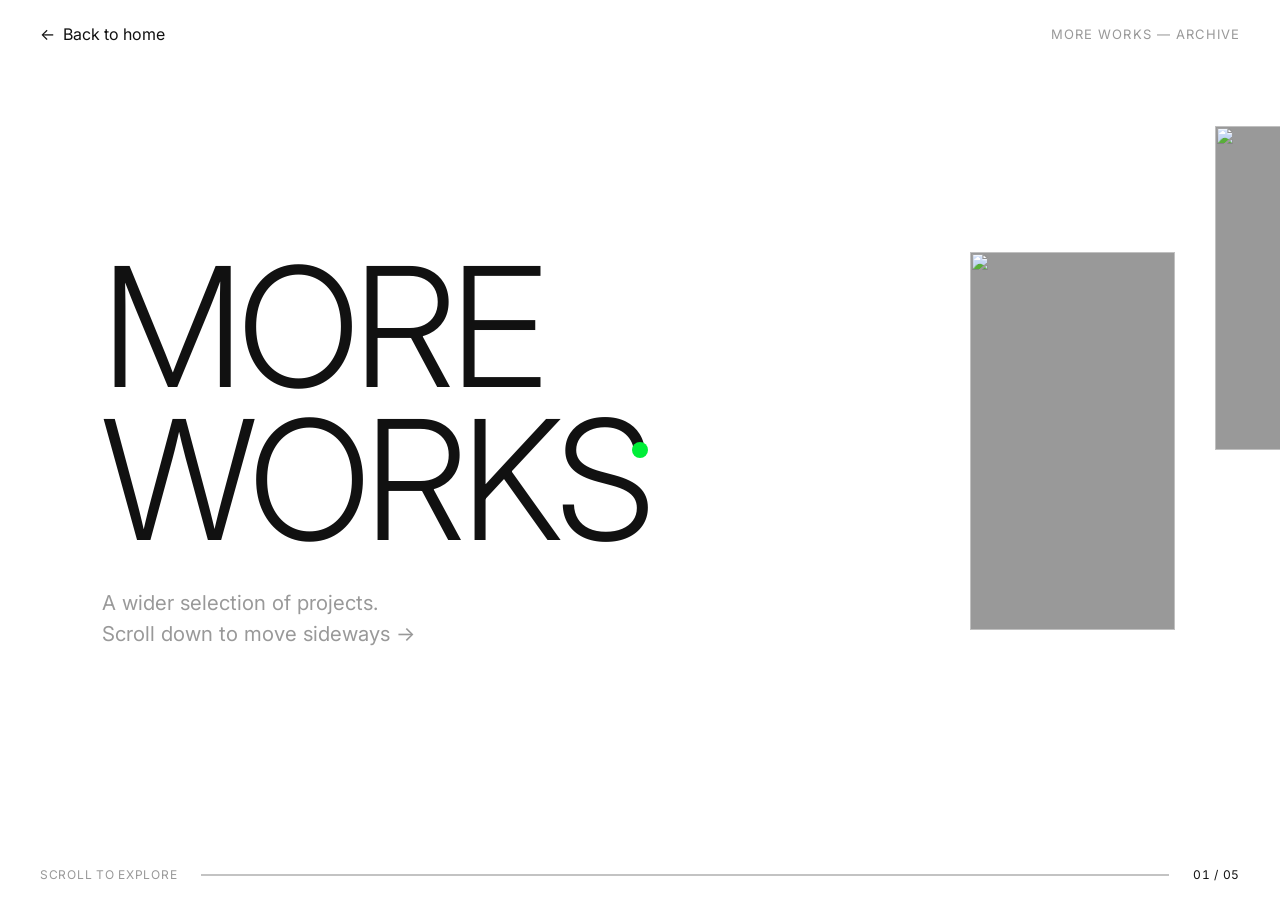
==== commit 14cc8945: "feat: More works 横向滚动 + 差异化惯性拖尾 - more-works.html 重构为固定 Header/Footer + 可 pin 的横向滚动区 - src/more-work" ====
--- a/more-works.html
+++ b/more-works.html
@@ -8,66 +8,165 @@
     <link rel="preconnect" href="https://fonts.googleapis.com">
     <link rel="preconnect" href="https://fonts.gstatic.com" crossorigin>
     <link rel="stylesheet" href="https://fonts.googleapis.com/css2?family=Inter:wght@400;500;700&family=DM+Serif+Display:ital@0;1&family=DM+Serif+Text:ital@0;1&display=swap">
-    <!-- 本页与 index.html 同级，所以样式路径仍是 ./src/style.css -->
+    <!-- 本页与 index.html 同级，样式路径仍是 ./src/style.css -->
     <link rel="stylesheet" href="./src/style.css">
+    <!-- 横向滚动依赖 GSAP + ScrollTrigger（与首页同一套 CDN）。
+         普通脚本（非 module）会同步执行，先于下方 module 脚本就绪，
+         所以 more-works.js 里可以直接用全局 gsap / ScrollTrigger。 -->
+    <script src="https://cdn.jsdelivr.net/npm/gsap@3.12.5/dist/gsap.min.js"></script>
+    <script src="https://cdn.jsdelivr.net/npm/gsap@3.12.5/dist/ScrollTrigger.min.js"></script>
 </head>
 
-<body>
+<body class="mw-body">
     <!-- 自定义鼠标指针：与首页同一个 DOM 契约（CSS 已全局隐藏系统光标） -->
     <div class="mousePointer"></div>
 
-    <!-- old-school 装饰图层（默认 modern 主题下不显形，主题跟随首页 localStorage） -->
+    <!-- old-school 装饰层（默认 modern 主题下不显形，主题跟随首页 localStorage） -->
     <div class="theme-paper" aria-hidden="true"></div>
 
-    <div class="container">
-        <!-- 返回导航：./index.html 是相对路径写法；
-             也可写成 "/" 或 "/index.html"（绝对路径，从站点根解析）。 -->
-        <nav class="subpage-nav">
-            <a class="subpage-nav__back" href="./index.html" data-bigdot="true">
-                <span aria-hidden="true">←</span> Back to home
-            </a>
-            <span class="subpage-nav__crumb">/ More works</span>
-        </nav>
+    <!-- =================================================================
+         固定 Header
+         - position: fixed，横向滚动时保持稳定（需求：Header 固定）
+         - 左：返回首页（相对路径 ./index.html）；右：页面标识
+         ================================================================= -->
+    <header class="mw-header">
+        <a class="subpage-nav__back" href="./index.html" data-bigdot="true">
+            <span aria-hidden="true">←</span> Back to home
+        </a>
+        <span class="mw-header__brand">More works — Archive</span>
+    </header>
 
-        <p class="project__label">Archive</p>
-        <h1 class="project__title">More works</h1>
-        <p class="project__intro">
-            A wider selection of projects across branding, web and editorial design.
-        </p>
+    <!-- =================================================================
+         横向滚动区（会被 ScrollTrigger pin 住）
+         结构：
+           .h-scroll                 ← 100vh 容器，滚动经过时被钉住
+             └─ .h-scroll__track     ← 横向 flex 长条，JS 用 transform 左移
+                  ├─ .h-panel--intro   超大标题 MORE WORKS
+                  ├─ .h-panel--collage 错落图片拼贴（设计稿图 1）
+                  └─ .work-card × 3    作品卡片（设计稿图 2）
+         说明：track 的总宽超出视口，JS 把"垂直滚动距离"映射成 track 的
+               translateX，从而实现垂直滚动 → 横向移动的联动。
+         ================================================================= -->
+    <section class="h-scroll" id="hScroll" aria-label="More works horizontal gallery">
+        <div class="h-scroll__track" id="hTrack">
 
-        <!-- 卡片网格：每张卡片用 <a> 跳到对应作品详情页。
-             这里统一用"相对路径 + 文件夹"写法（./works/<slug>/），
-             浏览器会自动解析为该目录下的 index.html。 -->
-        <div class="gallery">
-            <a class="gallery__card" href="./works/recongroup/" data-bigdot="true">
-                <span class="gallery__thumb"><img src="https://picsum.photos/id/1015/600/400" alt="Recongroup"></span>
-                <span class="gallery__name">Recongroup</span>
-            </a>
-            <a class="gallery__card" href="./works/glassland/" data-bigdot="true">
-                <span class="gallery__thumb"><img src="https://picsum.photos/id/1018/600/400" alt="Glassland"></span>
-                <span class="gallery__name">Glassland</span>
-            </a>
-            <a class="gallery__card" href="./works/pefc/" data-bigdot="true">
-                <span class="gallery__thumb"><img src="https://picsum.photos/id/1043/600/400" alt="PEFC"></span>
-                <span class="gallery__name">PEFC</span>
-            </a>
-            <a class="gallery__card" href="./works/biosphere-lab-lungau/" data-bigdot="true">
-                <span class="gallery__thumb"><img src="https://picsum.photos/id/1069/600/400" alt="Biosphere Lab Lungau"></span>
-                <span class="gallery__name">Biosphere Lab Lungau</span>
-            </a>
-            <a class="gallery__card" href="./works/ziid/" data-bigdot="true">
-                <span class="gallery__thumb"><img src="https://picsum.photos/id/1074/600/400" alt="ZIID"></span>
-                <span class="gallery__name">ZIID</span>
-            </a>
-            <a class="gallery__card" href="./works/hotel-gambswirt/" data-bigdot="true">
-                <span class="gallery__thumb"><img src="https://picsum.photos/id/110/600/400" alt="Hotel Gambswirt"></span>
-                <span class="gallery__name">Hotel Gambswirt</span>
-            </a>
+            <!-- panel 0：开场超大标题（对应设计稿左上的 MORE WORKS） -->
+            <div class="h-panel h-panel--intro">
+                <h1 class="h-panel__title">MORE<br>WORKS</h1>
+                <p class="h-panel__sub">
+                    A wider selection of projects.<br>
+                    Scroll down to move sideways →
+                </p>
+            </div>
+
+            <!-- panel 1：错落图片拼贴墙（对应设计稿图 1） -->
+            <div class="h-panel h-panel--collage" aria-label="Selected imagery">
+                <figure class="mw-collage__item"><img src="https://picsum.photos/id/292/600/900" alt=""></figure>
+                <figure class="mw-collage__item"><img src="https://picsum.photos/id/431/600/900" alt=""></figure>
+                <figure class="mw-collage__item"><img src="https://picsum.photos/id/163/600/900" alt=""></figure>
+                <figure class="mw-collage__item"><img src="https://picsum.photos/id/823/600/900" alt=""></figure>
+                <figure class="mw-collage__item"><img src="https://picsum.photos/id/1059/600/900" alt=""></figure>
+            </div>
+
+            <!-- panel 2：作品卡片 Hotelbaumeister -->
+            <article class="h-panel work-card" data-bigdot="true">
+                <h2 class="work-card__title">Hotelbaumeister</h2>
+                <div class="work-card__media">
+                    <img src="https://picsum.photos/id/1062/800/600" alt="Hotelbaumeister">
+                </div>
+                <dl class="work-card__meta">
+                    <div class="work-card__row">
+                        <dt>Services</dt>
+                        <dd>Webdesign &amp; Development</dd>
+                    </div>
+                    <div class="work-card__row">
+                        <dt>Domain</dt>
+                        <dd>www.hotelbaumeister.at</dd>
+                    </div>
+                    <div class="work-card__row">
+                        <dt>For</dt>
+                        <dd>KWER</dd>
+                    </div>
+                    <div class="work-card__row">
+                        <dt>Finished</dt>
+                        <dd>2021</dd>
+                    </div>
+                </dl>
+            </article>
+
+            <!-- panel 3：作品卡片 Das Liftplatzl -->
+            <article class="h-panel work-card" data-bigdot="true">
+                <h2 class="work-card__title">Das Liftplatzl</h2>
+                <div class="work-card__media">
+                    <img src="https://picsum.photos/id/1036/800/600" alt="Das Liftplatzl">
+                </div>
+                <dl class="work-card__meta">
+                    <div class="work-card__row">
+                        <dt>Services</dt>
+                        <dd>CD / Webdesign &amp; Development</dd>
+                    </div>
+                    <div class="work-card__row">
+                        <dt>Domain</dt>
+                        <dd>www.liftplatzl.at</dd>
+                    </div>
+                    <div class="work-card__row">
+                        <dt>For</dt>
+                        <dd>KWER</dd>
+                    </div>
+                    <div class="work-card__row">
+                        <dt>Finished</dt>
+                        <dd>2021</dd>
+                    </div>
+                </dl>
+            </article>
+
+            <!-- panel 4：作品卡片 st martin chalets -->
+            <article class="h-panel work-card" data-bigdot="true">
+                <h2 class="work-card__title">st martin chalets</h2>
+                <div class="work-card__media">
+                    <img src="https://picsum.photos/id/1018/800/600" alt="st martin chalets">
+                </div>
+                <dl class="work-card__meta">
+                    <div class="work-card__row">
+                        <dt>Services</dt>
+                        <dd>Webdesign &amp; Development</dd>
+                    </div>
+                    <div class="work-card__row">
+                        <dt>Domain</dt>
+                        <dd>www.stmartinchalets.at</dd>
+                    </div>
+                    <div class="work-card__row">
+                        <dt>For</dt>
+                        <dd>KWER</dd>
+                    </div>
+                    <div class="work-card__row">
+                        <dt>Finished</dt>
+                        <dd>2021</dd>
+                    </div>
+                </dl>
+            </article>
+
         </div>
-    </div>
+    </section>
 
-    <!-- jQuery 不是必须的：子页面只用原生 JS。轻量、加载快。 -->
+    <!-- =================================================================
+         固定 Footer
+         - position: fixed，横向滚动时保持稳定（需求：Footer 固定）
+         - 中间进度条 + 右侧计数，跟随 ScrollTrigger 进度实时更新，
+           强化"垂直滚动 ↔ 横向移动"的联动反馈
+         ================================================================= -->
+    <footer class="mw-footer">
+        <span class="mw-footer__hint">Scroll to explore</span>
+        <div class="mw-footer__progress" aria-hidden="true">
+            <span class="mw-footer__bar" id="hProgress"></span>
+        </div>
+        <span class="mw-footer__count" id="hCount">01 / 05</span>
+    </footer>
+
+    <!-- 共享脚本：自定义指针 + 主题跟随（原生 JS，轻量） -->
     <script type="module" src="./src/subpage.js"></script>
+    <!-- 本页专属：横向滚动联动 -->
+    <script type="module" src="./src/more-works.js"></script>
 </body>
 
 </html>
--- a/src/style.css
+++ b/src/style.css
@@ -1389,3 +1389,313 @@
 body.theme-old .gallery__thumb > img {
     filter: grayscale(0.6) sepia(0.4) contrast(0.95);
 }
+
+
+/* ============================================================================ */
+/* More works 页：横向滚动联动（Header/Footer 固定 + 中间横向滚动）              */
+/* ============================================================================ */
+/*
+   布局契约：
+   - <body class="mw-body"> 时启用本页专属布局；
+   - Header / Footer 用 position: fixed 钉在视口上下，横向滚动时保持稳定；
+   - 中间 .h-scroll 是 100vh 容器，被 ScrollTrigger pin 住；
+   - .h-scroll__track 是横向 flex 长条，JS 用 transform: translateX 左移。
+
+   关键点：
+   - body 不要设 overflow: hidden —— ScrollTrigger 的 pin 依赖正常的垂直滚动；
+   - track 用 will-change: transform 提示合成层；
+   - 各 panel 用 flex-shrink: 0 防止被压缩，保证总宽超出视口。
+*/
+
+/* 本页 body：去掉默认滚动条横向溢出，纵向滚动交给 ScrollTrigger 驱动 */
+/*
+   关键修复（横向滚动不生效的根因）：
+   全局 `html, body { height: 100%; overflow-y: auto }` 会把 body 变成
+   一个"定高 + 内部滚动"的容器 —— 真正的滚动发生在 body 内部，
+   window.scrollY 始终为 0。而 GSAP ScrollTrigger 默认以 window/
+   documentElement 作为 scroller，读不到 body 的内部滚动，于是
+   pin / scrub 完全收不到滚动事件 → 横向联动失效。
+
+   解决：本页让 html 和 body 回到"正常文档流滚动"（window 作为滚动容器），
+   ScrollTrigger 就能正确读到 window 的滚动量。
+   - 用 :has() 从 body.mw-body 反向选中其祖先 <html>，一并解除 height/overflow 限制；
+   - body 改为 height:auto + min-height:100%，让 pin-spacer 能正常撑高文档。
+
+   再一个易踩的坑：CSS 规范规定，当 overflow-x / overflow-y 一个是 visible、
+   另一个是非 visible（如 hidden）时，visible 会被"计算成 auto"。
+   若这里写 overflow-x:hidden + overflow-y:visible，overflow-y 会被算成 auto，
+   body 又变回滚动容器，修复失效。所以两个轴都必须设 visible。
+   横向溢出无需在 body 层裁剪 —— .h-scroll 自身的 overflow:hidden 已经裁掉了。
+*/
+html:has(body.mw-body) {
+    height: auto;
+    overflow: visible;
+}
+
+.mw-body {
+    height: auto;
+    min-height: 100%;
+    /* 两个轴都 visible：纵向交给 window 文档流滚动，横向由 .h-scroll 自行裁剪 */
+    overflow: visible;
+}
+
+/* ---------- 固定 Header ---------- */
+.mw-header {
+    position: fixed;
+    top: 0;
+    left: 0;
+    right: 0;
+    z-index: 200;
+    display: flex;
+    align-items: center;
+    justify-content: space-between;
+    padding: 24px 40px;
+    /* 半透明背景 + 模糊，让其下横向滚动的内容若隐若现但不抢戏 */
+    background: color-mix(in srgb, var(--bg) 82%, transparent);
+    backdrop-filter: blur(8px);
+    -webkit-backdrop-filter: blur(8px);
+}
+
+.mw-header__brand {
+    font-size: 13px;
+    letter-spacing: 0.08em;
+    text-transform: uppercase;
+    color: var(--fg-muted);
+}
+
+/* ---------- 固定 Footer ---------- */
+.mw-footer {
+    position: fixed;
+    bottom: 0;
+    left: 0;
+    right: 0;
+    z-index: 200;
+    display: flex;
+    align-items: center;
+    gap: 24px;
+    padding: 18px 40px;
+    background: color-mix(in srgb, var(--bg) 82%, transparent);
+    backdrop-filter: blur(8px);
+    -webkit-backdrop-filter: blur(8px);
+    font-size: 12px;
+    letter-spacing: 0.06em;
+    text-transform: uppercase;
+    color: var(--fg-muted);
+}
+
+.mw-footer__hint {
+    flex-shrink: 0;
+}
+
+/* 进度条轨道：占满中间剩余空间 */
+.mw-footer__progress {
+    flex: 1;
+    height: 2px;
+    background: var(--border-strong);
+    /* 默认主题下 --border-strong 是 #111，这里降透明度当轨道底色 */
+    opacity: 0.25;
+    position: relative;
+}
+
+/* 进度条填充：用 scaleX(0→1) 由 JS 驱动，transform-origin 左对齐 */
+.mw-footer__bar {
+    position: absolute;
+    inset: 0;
+    background: var(--accent);
+    transform: scaleX(0);
+    transform-origin: left center;
+    /* 不加 transition：scrub 已经平滑，再叠 transition 会拖沓 */
+}
+
+.mw-footer__count {
+    flex-shrink: 0;
+    font-variant-numeric: tabular-nums;
+    color: var(--fg);
+}
+
+/* ---------- 横向滚动容器（被 pin 住） ---------- */
+.h-scroll {
+    /* 占满一屏高度；pin 期间它被钉在视口，内部 track 横向移动 */
+    height: 100vh;
+    /* 隐藏横向溢出，露出的部分靠 track 的 translateX 推进 */
+    overflow: hidden;
+    /* 让内部 track 垂直居中 */
+    display: flex;
+    align-items: center;
+}
+
+/* 横向长条：所有 panel 并排，总宽超出视口 */
+.h-scroll__track {
+    display: flex;
+    align-items: center;
+    /* 面板之间的间距 */
+    gap: 80px;
+    /* 左右各留出"进场/收尾"留白，避免首尾贴边 */
+    padding: 0 8vw;
+    /* 提示浏览器 transform 会频繁变化，走 GPU 合成 */
+    will-change: transform;
+}
+
+/* 通用面板：不被压缩，保证横向溢出 */
+.h-panel {
+    flex-shrink: 0;
+    box-sizing: border-box;
+}
+
+/* ---------- panel 0：开场超大标题 ---------- */
+.h-panel--intro {
+    display: flex;
+    flex-direction: column;
+    justify-content: center;
+    gap: 32px;
+    /* 给标题块一个明确宽度，撑出节奏 */
+    width: 60vw;
+    min-width: 420px;
+}
+
+.h-panel__title {
+    margin: 0;
+    font-size: clamp(64px, 13vw, 220px);
+    font-weight: 300;
+    line-height: 0.92;
+    letter-spacing: -0.03em;
+    text-transform: uppercase;
+    color: var(--fg);
+}
+
+.h-panel__sub {
+    margin: 0;
+    font-size: clamp(16px, 1.6vw, 22px);
+    line-height: 1.5;
+    color: var(--fg-muted);
+}
+
+/* ---------- panel 1：错落图片拼贴墙 ---------- */
+/* 思路：用一个定高的横向 flex，让每张图通过 align-self + margin-top
+   产生上下错落（对应设计稿那种参差的拼贴感）。 */
+.h-panel--collage {
+    display: flex;
+    align-items: flex-start;
+    gap: 40px;
+    height: 80vh;
+    padding: 0 20px;
+}
+
+.mw-collage__item {
+    margin: 0;
+    flex-shrink: 0;
+    width: clamp(180px, 16vw, 260px);
+    height: clamp(280px, 42vh, 460px);
+    overflow: hidden;
+    background: var(--fg-muted);
+    /* GSAP 会持续写这一【整块相框】的 transform（skewX/x/scaleX）做惯性拖尾，
+       提示合成层；transform-origin 居中让倾斜围绕相框中心发生。 */
+    will-change: transform;
+    transform-origin: center center;
+}
+
+.mw-collage__item > img {
+    width: 100%;
+    height: 100%;
+    object-fit: cover;
+    display: block;
+}
+
+/* 用 nth-child 制造高低错落：偶数项下移，奇数项上移 */
+.mw-collage__item:nth-child(1) { margin-top: 18vh; }
+.mw-collage__item:nth-child(2) { margin-top: 4vh; height: clamp(240px, 36vh, 400px); }
+.mw-collage__item:nth-child(3) { margin-top: 26vh; height: clamp(220px, 32vh, 360px); }
+.mw-collage__item:nth-child(4) { margin-top: 8vh;  height: clamp(300px, 48vh, 520px); }
+.mw-collage__item:nth-child(5) { margin-top: 22vh; }
+
+body.theme-old .mw-collage__item > img {
+    /* 与全站一致的旧报纸单色滤镜 */
+    filter: grayscale(0.6) sepia(0.4) contrast(0.95);
+}
+
+/* ---------- panel 2~4：作品卡片 ---------- */
+.work-card {
+    display: flex;
+    flex-direction: column;
+    width: clamp(320px, 28vw, 420px);
+    /* 卡片整体垂直居中于一屏，呼应设计稿 */
+    cursor: none;
+    /* GSAP 会持续写这一【整张卡片】的 transform（skewX/x/scaleX）做惯性拖尾，
+       提示合成层；transform-origin 居中让倾斜围绕卡片中心发生。 */
+    will-change: transform;
+    transform-origin: center center;
+}
+
+.work-card__title {
+    margin: 0 0 20px 0;
+    font-size: clamp(22px, 2.4vw, 34px);
+    font-weight: 400;
+    letter-spacing: -0.01em;
+    color: var(--fg);
+}
+
+.work-card__media {
+    width: 100%;
+    height: clamp(220px, 26vw, 320px);
+    overflow: hidden;
+    background: var(--fg-muted);
+    margin-bottom: 24px;
+    /* hover 缩放作用在内层媒体框上。
+       GSAP 的惯性拖尾写在【外层 .work-card】的 transform 上，hover 写在
+       这个子级容器上，二者分属不同元素，互不覆盖。 */
+    transition: transform 0.6s cubic-bezier(0.22, 1, 0.36, 1);
+}
+
+.work-card__media > img {
+    width: 100%;
+    height: 100%;
+    object-fit: cover;
+    display: block;
+}
+
+/* hover 卡片：媒体框轻微放大，标题切到强调色 */
+.work-card:hover .work-card__media {
+    transform: scale(1.05);
+}
+
+.work-card:hover .work-card__title {
+    color: var(--accent);
+}
+
+/* 元信息表：Services / Domain / For / Finished
+   每行 dt（小灰标签）在上，dd（值，加粗）在下，底部细分隔线 */
+.work-card__meta {
+    margin: 0;
+}
+
+.work-card__row {
+    padding: 10px 0;
+    border-bottom: 1px solid var(--border-strong);
+}
+
+.work-card__row dt {
+    font-size: 12px;
+    color: var(--fg-muted);
+    letter-spacing: 0.04em;
+    margin-bottom: 2px;
+}
+
+.work-card__row dd {
+    margin: 0;
+    font-size: 14px;
+    font-weight: 700;
+    color: var(--fg);
+}
+
+body.theme-old .work-card__media > img {
+    filter: grayscale(0.6) sepia(0.4) contrast(0.95);
+}
+
+/* ---------- 可访问性：尊重"减少动态效果"系统偏好 ---------- */
+/* prefers-reduced-motion 下，关掉卡片 hover 的缩放过渡；
+   JS 侧（more-works.js）也会同时跳过惯性拖尾，二者配合。 */
+@media (prefers-reduced-motion: reduce) {
+    .work-card__media {
+        transition: none;
+    }
+}
